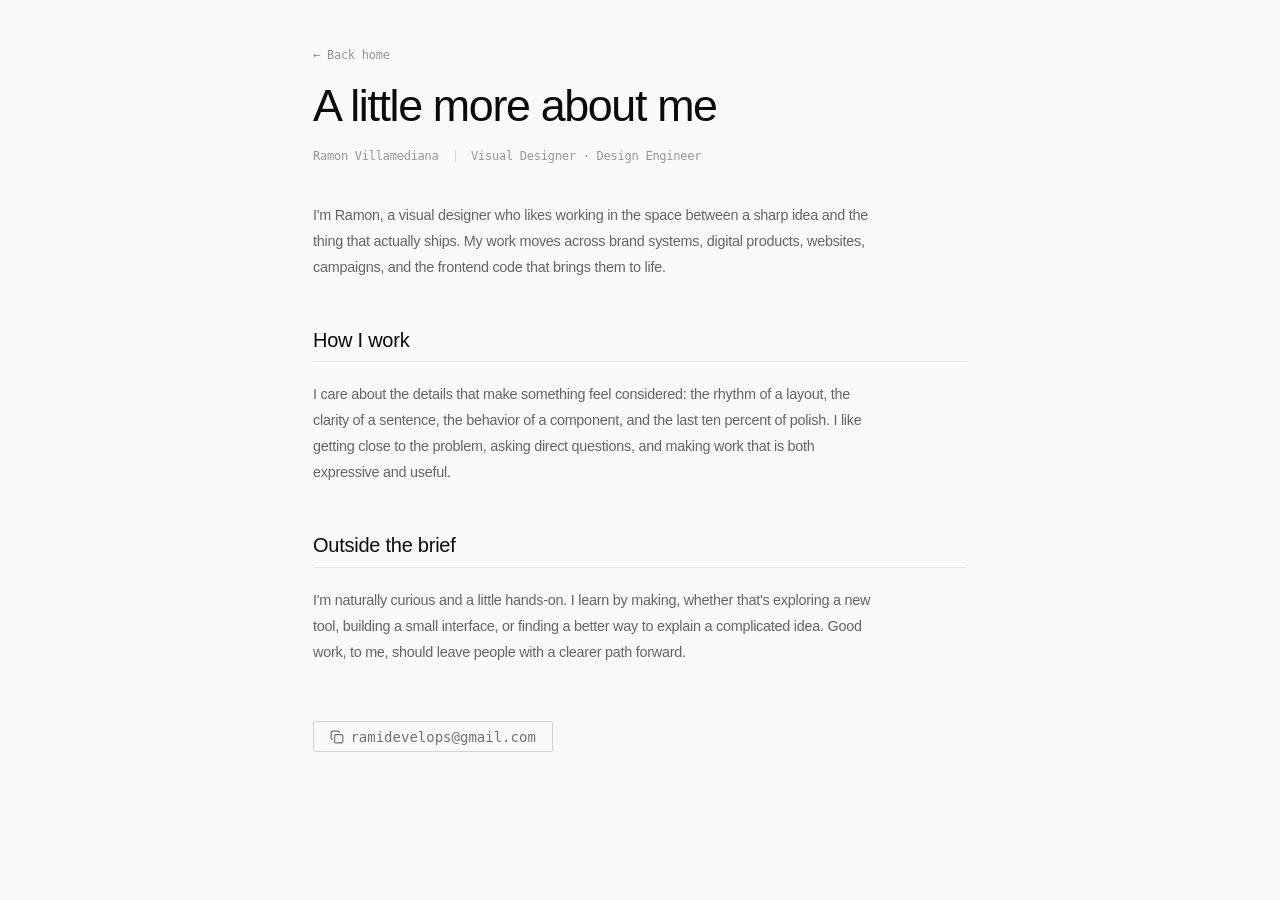
==== about.html @ fc74614f "bio added" ====
<!DOCTYPE html>
<html lang="en">
<head>
  <meta charset="UTF-8">
  <meta name="viewport" content="width=device-width, initial-scale=1.0">
  <title>About Ramon Villamediana</title>
  <meta name="description" content="A little more about Ramon Villamediana, a visual designer and design engineer working across brand, UI, and frontend development.">
  <link rel="stylesheet" href="../style.css">
  <link rel="icon" type="image/svg+xml" href="../assets/favicon.svg">
</head>
<body>
  <div class="layout">
    <main class="main">
      <section class="project-header">
        <a href="../index.html" class="back-link">← Back home</a>
        <h1 class="project-title">A little more about me</h1>
        <div class="project-meta">
          <span class="project-client">Ramon Villamediana</span>
          <div class="project-divider"></div>
          <span class="project-client">Visual Designer · Design Engineer</span>
        </div>
      </section>

      <section class="project-body">
        <div>
          <p class="project-text">I'm Ramon, a visual designer who likes working in the space between a sharp idea and the thing that actually ships. My work moves across brand systems, digital products, websites, campaigns, and the frontend code that brings them to life.</p>
        </div>

        <div>
          <div class="project-section-label">How I work</div>
          <p class="project-text">I care about the details that make something feel considered: the rhythm of a layout, the clarity of a sentence, the behavior of a component, and the last ten percent of polish. I like getting close to the problem, asking direct questions, and making work that is both expressive and useful.</p>
        </div>

        <div>
          <div class="project-section-label">Outside the brief</div>
          <p class="project-text">I'm naturally curious and a little hands-on. I learn by making, whether that's exploring a new tool, building a small interface, or finding a better way to explain a complicated idea. Good work, to me, should leave people with a clearer path forward.</p>
        </div>

        <div>
          <button class="hero-email">
    <svg xmlns="http://w3.org" width="14" height="14" viewBox="0 0 24 24" fill="none" stroke="currentColor" stroke-width="2" stroke-linecap="round" stroke-linejoin="round" class="lucide lucide-copy">
        <rect width="14" height="14" x="8" y="8" rx="2" ry="2"/>
        <path d="M4 16c-1.1 0-2-.9-2-2V4c0-1.1.9-2 2-2h10c1.1 0 2 .9 2 2"></path> <!-- Closed this path tag! -->
    </svg>
    <span class="email-text">ramidevelops@gmail.com</span>
</button>
        </div>
      </section>
    </main>
  </div>


  <script>
    document.addEventListener('DOMContentLoaded', () => {
    const btn = document.querySelector('.hero-email');
    const txt = btn?.querySelector('.email-text');
    
    if (btn && txt) {
        btn.addEventListener('click', () => {
            navigator.clipboard.writeText('ramidevelops@gmail.com').then(() => {
                txt.textContent = 'copied to clipboard';
                
                setTimeout(() => {
                    txt.textContent = 'ramidevelops@gmail.com';
                    btn.style.removeAttribute('style'); // Keeps CSS file in full control
                }, 1000);
            });
        });
    }
});
  </script>
</body>
</html>
---- style.css ----
/* ─── Reset ─────────────────────────────────────────────── */
*, *::before, *::after { box-sizing: border-box; margin: 0; padding: 0; }
html { scroll-behavior: smooth; }

/* ─── Fonts ──────────────────────────────────────────────── */
@import url('https://fonts.googleapis.com/css2?family=Inter:wght@400;500;700;900&family=Roboto+Mono:wght@400;500&display=swap');

/* ─── Base ───────────────────────────────────────────────── */
body {

  font-family: 'Inter', sans-serif;
  letter-spacing: -0.25px;
 /* background: linear-gradient(135deg, #dbeafe 0%, #eff6ff 40%, #f0f9ff 70%, #e0f2fe 100%);*/
 background-color: #fafafa;
  background-attachment: fixed;
  min-height: 100vh;
  color: #0a0a0a;
  -webkit-font-smoothing: antialiased;
}

.site-loader {
  position: fixed;
  inset: 0;
  z-index: 1000;
  display: grid;
  place-items: center;
  background: #e2e5e2;
  opacity: 1;
  transition: opacity 0.35s ease, visibility 0.35s ease;
}

.site-loader img {
  width: min(42vw, 240px);
  height: auto;
}

.site-loader.is-hidden {
  opacity: 0;
  visibility: hidden;
  pointer-events: none;
}

.skip-site-loader .site-loader {
  display: none;
}

@keyframes pageContentReveal {
  from { opacity: 0; transform: translateY(10px); }
  to { opacity: 1; transform: translateY(0); }
}

@keyframes contentItemReveal {
  from { opacity: 0; transform: translateY(6px); }
  to { opacity: 1; transform: translateY(0); }
}

.initial-site-visit .home-page .main {
  animation: pageContentReveal 0.7s 1.9s ease-out both;
}

.initial-site-visit .home-page .main > * {
  animation: contentItemReveal 0.55s 2.05s ease-out both;
}

.initial-site-visit .home-page .hero > * {
  animation: contentItemReveal 0.45s ease-out both;
}

.initial-site-visit .home-page .hero > :nth-child(1) { animation-delay: 2.05s; }
.initial-site-visit .home-page .hero > :nth-child(2) { animation-delay: 2.13s; }
.initial-site-visit .home-page .hero > :nth-child(3) { animation-delay: 2.21s; }

.initial-site-visit .home-page .work-item { animation: contentItemReveal 0.45s ease-out both; }
.initial-site-visit .home-page .work-item:nth-child(1) { animation-delay: 2.18s; }
.initial-site-visit .home-page .work-item:nth-child(2) { animation-delay: 2.24s; }
.initial-site-visit .home-page .work-item:nth-child(3) { animation-delay: 2.30s; }
.initial-site-visit .home-page .work-item:nth-child(4) { animation-delay: 2.36s; }
.initial-site-visit .home-page .work-item:nth-child(5) { animation-delay: 2.42s; }
.initial-site-visit .home-page .work-item:nth-child(6) { animation-delay: 2.48s; }
.initial-site-visit .home-page .work-item:nth-child(7) { animation-delay: 2.54s; }
.initial-site-visit .home-page .work-item:nth-child(8) { animation-delay: 2.60s; }
.initial-site-visit .home-page .work-item:nth-child(9) { animation-delay: 2.66s; }

@media (prefers-reduced-motion: reduce) {
  .initial-site-visit .home-page .main,
  .initial-site-visit .home-page .main > *,
  .initial-site-visit .home-page .hero > *,
  .initial-site-visit .home-page .work-item {
    animation: none;
    opacity: 1;
    transform: none;
  }
}

/* ─── Layout ─────────────────────────────────────────────── */
.layout {
  display: grid;
  grid-template-columns: 1fr;
  min-height: 100vh;
}

.layout-home {
  grid-template-columns:1fr;
}


.rv-logo{
  width: 30%;
  opacity: 0.25;
}

}

.logo-mark {
  font-family: 'Inter', sans-serif;
  font-weight: 900;
  font-size: 26px;
  letter-spacing: -0.05em;
  color: #0a0a0a;
  line-height: 1;
  text-decoration: none;
  display: block;
}

.nav-section { display: flex; flex-direction: column; gap: 0.4rem; }

.nav-label {
  font-family: 'Roboto Mono', monospace;
  font-size: 10px;
  font-weight: 500;
  letter-spacing: 0.12em;
  color: rgba(0,0,0,0.3);
  text-transform: uppercase;
  margin-bottom: 0.3rem;
}

.nav-link {
  font-family: 'Roboto Mono', monospace;
  font-size: 12.5px;
  color: rgba(0,0,0,0.55);
  text-decoration: none;
  display: flex;
  align-items: center;
  gap: 0.4rem;
  padding: 3px 0;
  transition: color 0.15s;
}
.nav-link::before { content: '>'; opacity: 0.35; font-size: 10px; }
.nav-link:hover, .nav-link.active { color: rgba(0,0,0,0.9); }

.resume-entry { margin-bottom: 0.65rem; }
.resume-title {
  font-family: 'Space Mono', monospace;
  font-size: 11.5px;
  color: rgba(0,0,0,0.7);
  font-weight: 500;
  line-height: 1.5;
}
.resume-co {
  font-family: 'Space Mono', monospace;
  font-size: 10.5px;
  color: rgba(0,0,0,0.35);
}

.tagline {
  font-family: 'Roboto Mono', monospace;
  font-size: 10px;
  color: rgba(0,0,0,0.18);
  letter-spacing: 0.05em;
  margin-top: auto;
}

/* ─── Main ───────────────────────────────────────────────── */
.main {
  padding: 3rem;;
  display: flex;
  flex-direction: column;
  gap: 2.5rem;
  width: clamp(320px, 90%, 750px);
  margin: 0 auto;
}

/* ─── Hero ───────────────────────────────────────────────── */
.hero { display: flex; flex-direction: column; gap: 1rem; }

.hero h1 {
  font-size: clamp(2.6rem, 4.5vw, 3.8rem);
  font-weight: 400;
  letter-spacing: -0.05em;
  line-height: 1.02;
}

.hero h2 {
  font-size: clamp(1rem, 1.8vw, 1.5rem);
  font-weight: 400;
  letter-spacing: -0.02em;
  line-height: 1.3;
  max-width: 500px;
}

.about-name {
  position: relative;
  display: inline-block;
  color: inherit;
  text-decoration: none;
}

.about-name-label {
  border-bottom: 1px dashed currentColor;
}

.about-tooltip {
  position: absolute;
  left: 50%;
  bottom: calc(100% + 0.55rem);
  z-index: 2;
  width: max-content;
  max-width: 70vw;
  padding: 0.35rem 0.55rem;
  border: 0.5px solid rgba(0,0,0,0.14);
  border-radius: 2px;
  background: #fff;
  color: rgba(0,0,0,0.62);
  font-family: 'Roboto Mono', monospace;
  font-size: 10px;
  font-weight: 400;
  line-height: 1.2;
  white-space: nowrap;
  opacity: 0;
  pointer-events: none;
  transform: translate(-50%, 0.3rem);
  transition: opacity 0.15s ease, transform 0.15s ease;
}

.about-tooltip::after {
  content: '';
  position: absolute;
  left: 50%;
  top: 100%;
  width: 0.45rem;
  height: 0.45rem;
  border-right: 0.5px solid rgba(0,0,0,0.14);
  border-bottom: 0.5px solid rgba(0,0,0,0.14);
  background: #fff;
  transform: translate(-50%, -50%) rotate(45deg);
}

.about-name:hover .about-tooltip,
.about-name:focus-visible .about-tooltip {
  opacity: 1;
  pointer-events: auto;
  transform: translate(-50%, 0);
}

.about-name:focus-visible {
  outline: 1px solid rgba(0,0,0,0.45);
  outline-offset: 3px;
}

.hero p {
  font-size: 1.15rem;
  line-height: 1.75;
  color: rgba(0,0,0,0.5);
  max-width: 600px;
}

.hero-intro {
  font-size: 16px;
  line-height: 1.7;
  color: #9f9c9c;
  font-weight: 100;
}

.hero-email {
  display: inline-flex;
  align-items: center;
  gap: 0.4rem;
  font-family: 'Roboto Mono', monospace;
  font-size: 14px;
  color: rgba(0,0,0,0.55);
  text-decoration: none;
  border: 0.5px solid rgba(0,0,0,0.16);
  padding: 0.4rem 1rem;
  border-radius: 2px;
  margin-top: 0.5rem;
  width: fit-content;
  transition: background 0.15s;
  background:transparent;
  cursor: pointer;
}
.hero-email:hover { background: rgba(0,0,0,0.04); }



/* ─── Work List ──────────────────────────────────────────── */
.work-header {
  font-family: 'Roboto Mono', monospace;
  font-size: 10px;
  font-weight: 500;
  letter-spacing: 0.14em;
  color: rgba(0,0,0,0.28);
  text-transform: uppercase;
  padding-bottom: 0.6rem;
  border-bottom: 0.5px solid rgba(0,0,0,0.07);
}

.work-list { display: flex; flex-direction: column; }

.work-item {
  display: flex;
  align-items: center;
  justify-content: space-between;
  padding: 1rem 0;
  border-bottom: 0.5px solid rgba(0,0,0,0.06);
  gap: 1.5rem;
  text-decoration: none;
  cursor: pointer;
  transition: opacity 0.15s;
}
.work-item:hover { background: #f5f5f5; transition:0.25s}
.work-item:hover .work-title { color: #000; }
.work-item:hover .arrow { color: rgba(0,0,0,0.5); }

.work-left { display: flex; flex-direction: column; gap: 0.25rem; min-width: 0; }

.work-title {
  font-family: 'Inter', sans-serif;
  font-size: 0.875rem;
  font-weight: 500;
  color: rgba(0,0,0,0.72);
  transition: color 0.15s;
}

.work-client {
  font-family: 'Roboto Mono', monospace;
  font-size: 12px;
  color: rgba(0,0,0,0.32);
}

.work-right {
  display: flex;
  align-items: center;
  gap: 0.65rem;
  flex-shrink: 0;
}

.tag-row { display: flex; gap: 0.3rem; flex-wrap: wrap; justify-content: flex-end; }

/* ─── Tags ───────────────────────────────────────────────── */
.tag {
  font-family: 'Roboto Mono', monospace;
  font-size: 9.5px;
  font-weight: 500;
  letter-spacing: 0.07em;
  padding: 0.18rem 0.5rem;
  border-radius: 2px;
  border: 0.5px solid;
  text-transform: uppercase;
  white-space: nowrap;
}
.tag-brand    { color: #534AB7; border-color: #AFA9EC; background: #EEEDFE; }
.tag-ui       { color: #185FA5; border-color: #85B7EB; background: #E6F1FB; }
.tag-print    { color: #3B6D11; border-color: #97C459; background: #EAF3DE; }
.tag-frontend { color: #854F0B; border-color: #EF9F27; background: #FAEEDA; }
.tag-campaign { color: #993C1D; border-color: #F0997B; background: #FAECE7; }
.tag-web      { color: #0F6E56; border-color: #5DCAA5; background: #E1F5EE; }

.arrow {
   width: 14px;
  height: 14px;
  flex-shrink: 0;
  color: rgba(0,0,0,0.16);
  transition: color 0.15s;
}

/* ─── Project Page ───────────────────────────────────────── */
.project-header { display: flex; flex-direction: column; gap: 1.25rem; }

.back-link {
  font-family: 'Roboto Mono', monospace;
  font-size: 12px;
  color: rgba(0,0,0,0.4);
  text-decoration: none;
  display: inline-flex;
  align-items: center;
  gap: 0.4rem;
  transition: color 0.15s;
}
.back-link:hover { color: rgba(0,0,0,0.8); }

.project-title {
  font-size: clamp(1.8rem, 3.5vw, 2.8rem);
  font-weight: 400;
  letter-spacing: -0.03em;
  line-height: 1.05;
}

.project-meta {
  display: flex;
  align-items: center;
  gap: 1rem;
  flex-wrap: wrap;
}

.project-client {
  font-family: 'Space Mono', monospace;
  font-size: 12px;
  color: rgba(0,0,0,0.4);
}

.project-divider {
  width: 0.5px;
  height: 12px;
  background: rgba(0,0,0,0.15);
}

.project-body { display: flex; flex-direction: column; gap: 3rem; }

.project-section-label {
  font-family: Inter, sans-serif;
  font-size: 1.25rem;
  font-weight: 400;
  color: 000000;
  padding-bottom: 0.6rem;
  border-bottom: 0.5px solid rgba(0,0,0,0.07);
  margin-bottom: 1.25rem;
}

.project-text {
  font-size: 0.9rem;
  line-height: 1.8;
  color: rgba(0,0,0,0.6);
  max-width: 560px;
}

/* ─── Image placeholders ─────────────────────────────────── */
.img-placeholder {
  width: 100%;
  background: rgba(255,255,255,0.45);
  border-radius: 4px;
  display: flex;
  flex-direction: column;
  align-items: center;
  justify-content: center;
  gap: 0.5rem;
  color: rgba(0,0,0,0.25);
  font-family: 'Space Mono', monospace;
  font-size: 11px;
  letter-spacing: 0.05em;
}
.img-placeholder.tall  { aspect-ratio: 16/9; }
.img-placeholder.wide  { aspect-ratio: 21/9; }
.img-placeholder.sq    { aspect-ratio: 1/1; }
.img-placeholder.port  { aspect-ratio: 3/4; }

.img-placeholder svg {
  width: 24px;
  height: 24px;
  opacity: 0.3;
}

/* ─── Project Images and Videos ─────────────────────────────────────── */

.project-img {
      width: 100%;
      border-radius: 4px;
      border: 0.5px solid rgba(0,0,0,0.08);
      display: block;
    }
    .project-video {
      width: 100%;
      display: block;
      border-radius: 4px;
      border: 0.5px solid rgba(0,0,0,0.08);
    }

.project-img.tall  { aspect-ratio: 16/9; }
.project-img.wide  { aspect-ratio: 21/9; }
.project-img.sq    { aspect-ratio: 1/1; }
.project-img.port  { aspect-ratio: 3/4; }

.project-img.cover {
  object-fit: cover;
  border: none;
}

.img-grid-2 {
  display: grid;
  grid-template-columns: 1fr 1fr;
  gap: 1rem;
}
.img-grid-3 {
  display: grid;
  grid-template-columns: 1fr 1fr 1fr;
  gap: 1rem;
}

/* ─── Collateral description ───────────────────────────────── */
.collateral-caption {
  font-family: 'Roboto Mono', monospace;
  font-size: 10.5px;
  color: rgba(0,0,0,0.35);
  margin-top: 0.5rem;
}

/* ─── Responsive ─────────────────────────────────────────── */
@media (max-width: 768px) {
  .layout { grid-template-columns: 1fr; }
  .sidebar {
    height: auto;
    position: relative;
    border-right: none;
    border-bottom: 0.5px solid rgba(0,0,0,0.08);
    padding: 1.5rem;
    flex-direction: row;
    flex-wrap: wrap;
    gap: 0.75rem;
    align-items: center;
  }
  .tagline { display: none; }
  .nav-section:not(:first-of-type) { display: none; }
  .main { padding: 2rem 1.5rem; margin: 0; width: 100%; }
  .img-grid-2, .img-grid-3 { grid-template-columns: 1fr; }
}
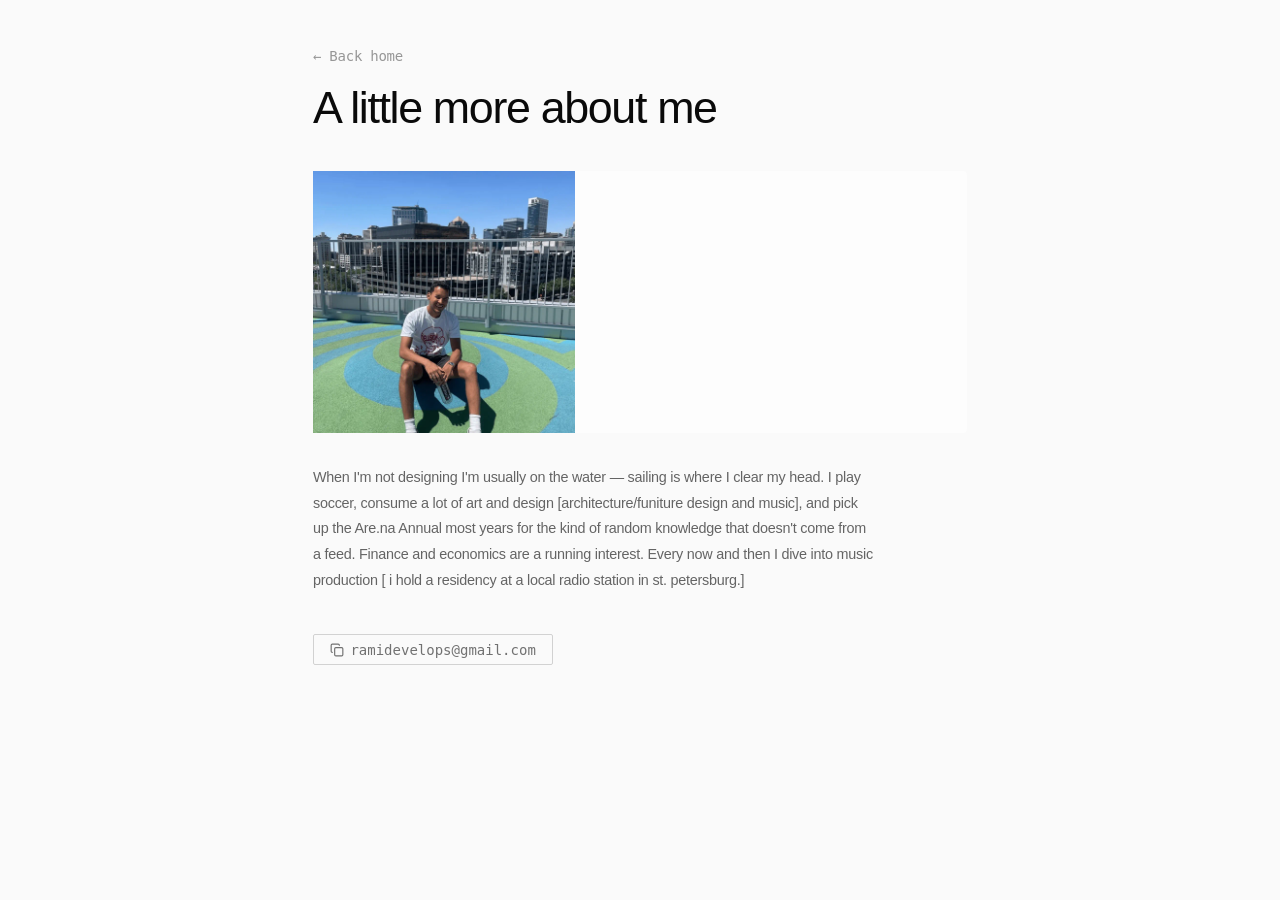
==== commit e59c9ef9: "final" ====
--- a/about.html
+++ b/about.html
@@ -14,26 +14,15 @@
       <section class="project-header">
         <a href="../index.html" class="back-link">← Back home</a>
         <h1 class="project-title">A little more about me</h1>
-        <div class="project-meta">
-          <span class="project-client">Ramon Villamediana</span>
-          <div class="project-divider"></div>
-          <span class="project-client">Visual Designer · Design Engineer</span>
-        </div>
+
       </section>
 
-      <section class="project-body">
+      <section class="project-body" style="gap: 2rem;">
+        <div class="img-placeholder" style="align-items: start;">
+            <img src="/assets/about/bio.webp" style="width: 40%;">
+          </div>
         <div>
-          <p class="project-text">I'm Ramon, a visual designer who likes working in the space between a sharp idea and the thing that actually ships. My work moves across brand systems, digital products, websites, campaigns, and the frontend code that brings them to life.</p>
-        </div>
-
-        <div>
-          <div class="project-section-label">How I work</div>
-          <p class="project-text">I care about the details that make something feel considered: the rhythm of a layout, the clarity of a sentence, the behavior of a component, and the last ten percent of polish. I like getting close to the problem, asking direct questions, and making work that is both expressive and useful.</p>
-        </div>
-
-        <div>
-          <div class="project-section-label">Outside the brief</div>
-          <p class="project-text">I'm naturally curious and a little hands-on. I learn by making, whether that's exploring a new tool, building a small interface, or finding a better way to explain a complicated idea. Good work, to me, should leave people with a clearer path forward.</p>
+          <p class="project-text">When I'm not designing I'm usually on the water — sailing is where I clear my head. I play soccer, consume a lot of art and design [architecture/funiture design and music], and pick up the Are.na Annual most years for the kind of random knowledge that doesn't come from a feed. Finance and economics are a running interest. Every now and then I dive into music production [ i hold a residency at a local radio station in st. petersburg.]</p>
         </div>
 
         <div>
--- a/style.css
+++ b/style.css
@@ -378,7 +378,7 @@
 
 .back-link {
   font-family: 'Roboto Mono', monospace;
-  font-size: 12px;
+  font-size: 14px;
   color: rgba(0,0,0,0.4);
   text-decoration: none;
   display: inline-flex;
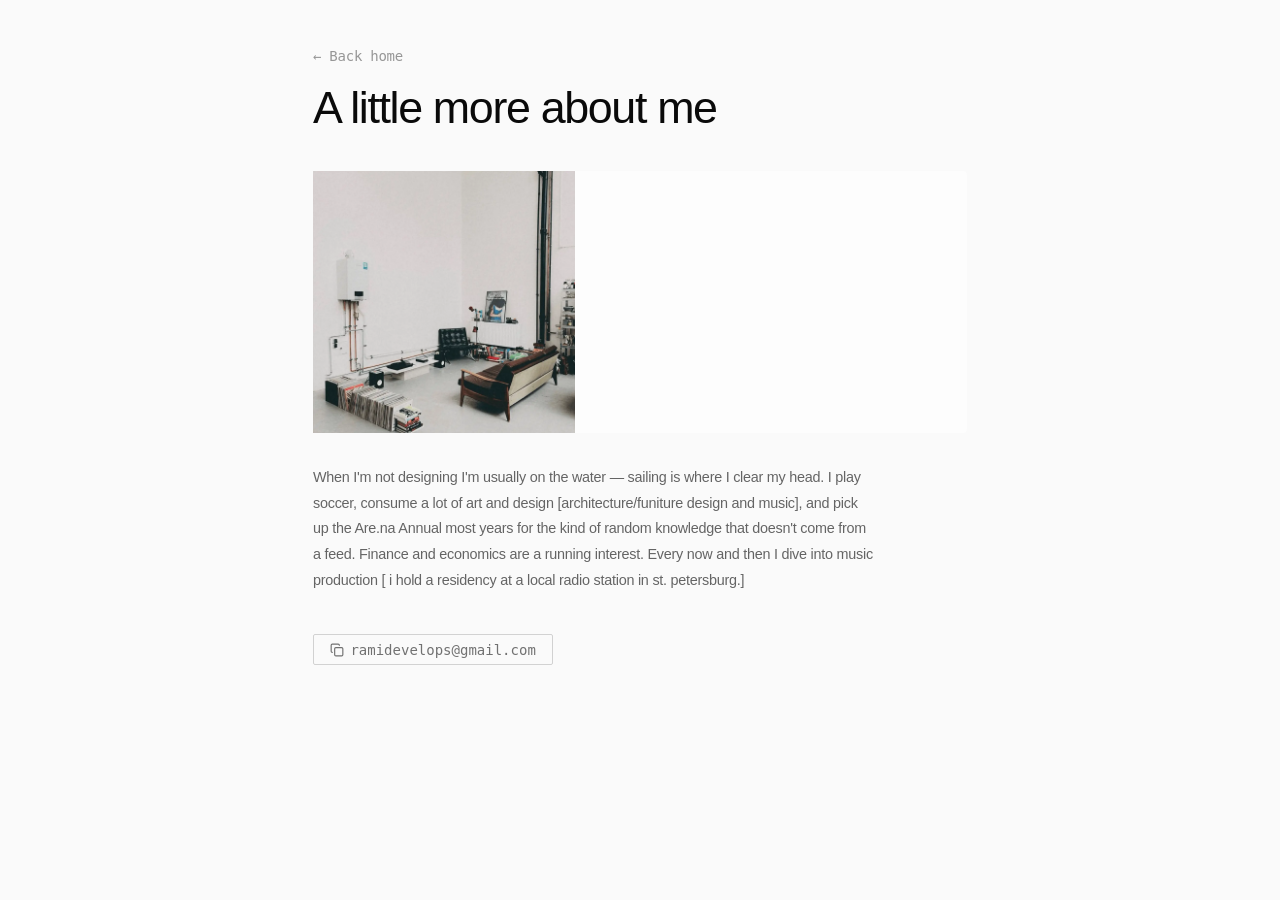
==== commit ad1aff1b: "fix" ====
--- a/about.html
+++ b/about.html
@@ -3,23 +3,24 @@
 <head>
   <meta charset="UTF-8">
   <meta name="viewport" content="width=device-width, initial-scale=1.0">
+  <base href="./">
   <title>About Ramon Villamediana</title>
   <meta name="description" content="A little more about Ramon Villamediana, a visual designer and design engineer working across brand, UI, and frontend development.">
-  <link rel="stylesheet" href="../style.css">
-  <link rel="icon" type="image/svg+xml" href="../assets/favicon.svg">
+  <link rel="stylesheet" href="style.css">
+  <link rel="icon" type="image/svg+xml" href="assets/favicon.svg">
 </head>
 <body>
   <div class="layout">
     <main class="main">
       <section class="project-header">
-        <a href="../index.html" class="back-link">← Back home</a>
+        <a href="index.html" class="back-link">← Back home</a>
         <h1 class="project-title">A little more about me</h1>
 
       </section>
 
       <section class="project-body" style="gap: 2rem;">
         <div class="img-placeholder" style="align-items: start;">
-            <img src="/assets/about/bio.webp" style="width: 40%;">
+            <img src="assets/about/bio.webp" style="width: 40%;">
           </div>
         <div>
           <p class="project-text">When I'm not designing I'm usually on the water — sailing is where I clear my head. I play soccer, consume a lot of art and design [architecture/funiture design and music], and pick up the Are.na Annual most years for the kind of random knowledge that doesn't come from a feed. Finance and economics are a running interest. Every now and then I dive into music production [ i hold a residency at a local radio station in st. petersburg.]</p>
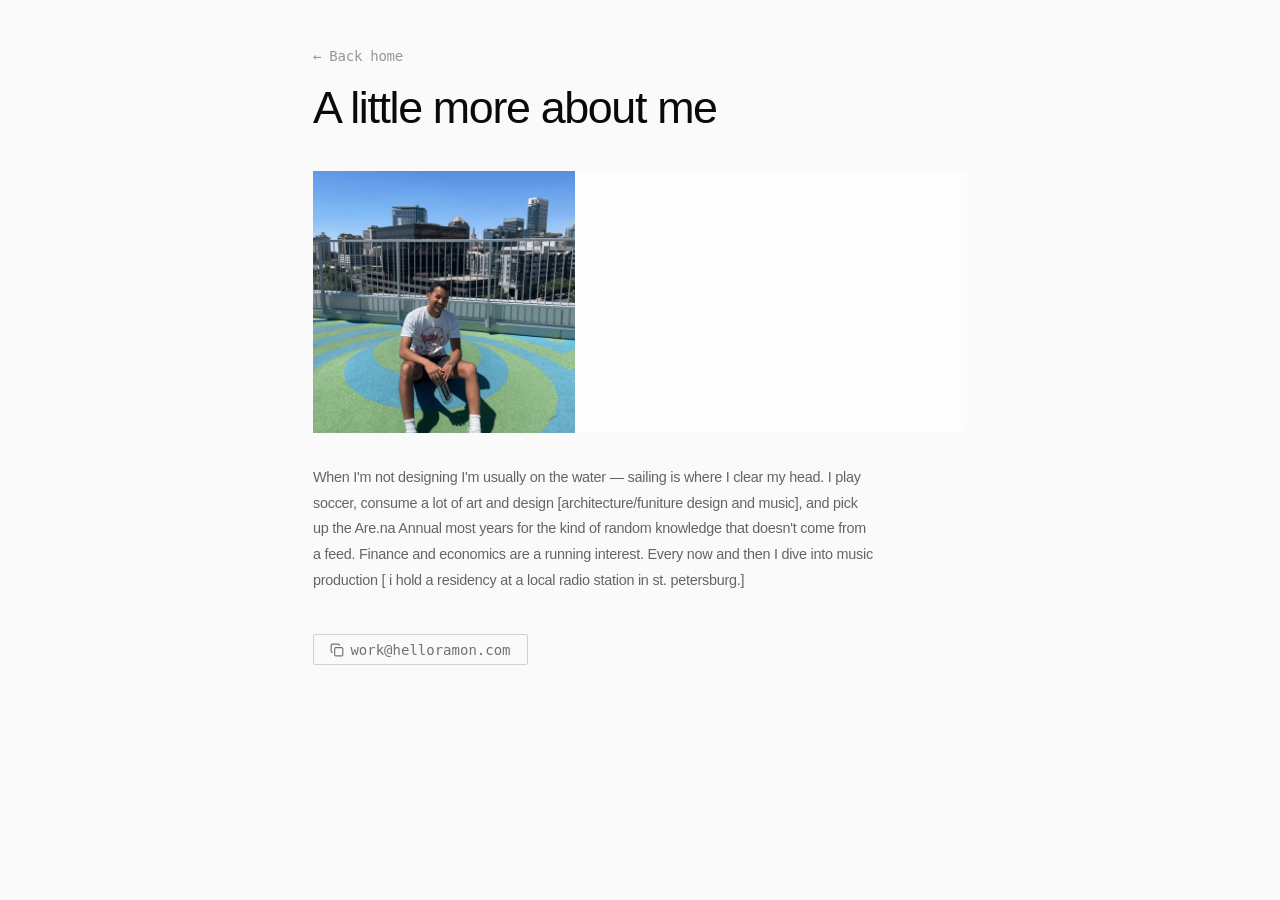
==== commit 0233b8cb: "email address updated" ====
--- a/about.html
+++ b/about.html
@@ -32,7 +32,7 @@
         <rect width="14" height="14" x="8" y="8" rx="2" ry="2"/>
         <path d="M4 16c-1.1 0-2-.9-2-2V4c0-1.1.9-2 2-2h10c1.1 0 2 .9 2 2"></path> <!-- Closed this path tag! -->
     </svg>
-    <span class="email-text">ramidevelops@gmail.com</span>
+    <span class="email-text">work@helloramon.com</span>
 </button>
         </div>
       </section>
@@ -47,11 +47,11 @@
     
     if (btn && txt) {
         btn.addEventListener('click', () => {
-            navigator.clipboard.writeText('ramidevelops@gmail.com').then(() => {
+            navigator.clipboard.writeText('work@helloramon.com').then(() => {
                 txt.textContent = 'copied to clipboard';
                 
                 setTimeout(() => {
-                    txt.textContent = 'ramidevelops@gmail.com';
+                    txt.textContent = 'work@helloramon.com';
                     btn.style.removeAttribute('style'); // Keeps CSS file in full control
                 }, 1000);
             });
--- a/style.css
+++ b/style.css
@@ -191,7 +191,7 @@
 }
 
 .hero h2 {
-  font-size: clamp(1rem, 1.8vw, 1.5rem);
+  font-size: clamp(1.25rem, 1.75rem, 2rem);
   font-weight: 400;
   letter-spacing: -0.02em;
   line-height: 1.3;
@@ -206,7 +206,7 @@
 }
 
 .about-name-label {
-  border-bottom: 1px dashed currentColor;
+  border-bottom: 1.75px dotted currentColor;
 }
 
 .about-tooltip {
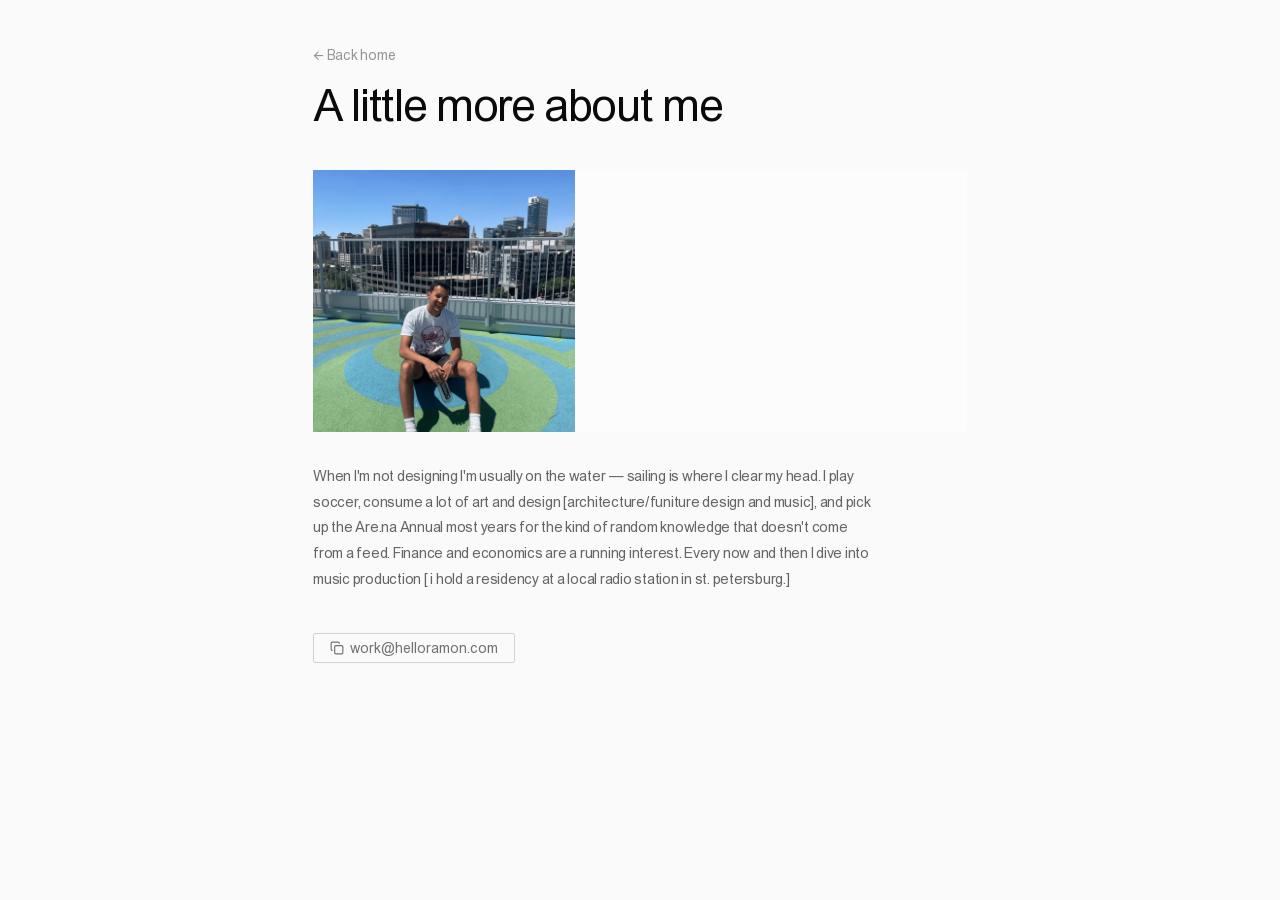
==== commit 86d2d094: "transitions and motion enhanced" ====
--- a/about.html
+++ b/about.html
@@ -7,6 +7,7 @@
   <title>About Ramon Villamediana</title>
   <meta name="description" content="A little more about Ramon Villamediana, a visual designer and design engineer working across brand, UI, and frontend development.">
   <link rel="stylesheet" href="style.css">
+  <script src="content-reveal.js" defer></script>
   <link rel="icon" type="image/svg+xml" href="assets/favicon.svg">
 </head>
 <body>
--- a/style.css
+++ b/style.css
@@ -3,12 +3,28 @@
 html { scroll-behavior: smooth; }
 
 /* ─── Fonts ──────────────────────────────────────────────── */
-@import url('https://fonts.googleapis.com/css2?family=Inter:wght@400;500;700;900&family=Roboto+Mono:wght@400;500&display=swap');
+@font-face {
+  font-family: 'ABC Areal';
+  src: url('assets/fonts/ABCArealSuperfamilyVariable.woff2') format('woff2');
+  font-style: normal;
+  font-weight: 100 900;
+  font-variation-settings: 'MONO' 0;
+  font-display: swap;
+}
+
+@font-face {
+  font-family: 'ABC Areal Mono';
+  src: url('assets/fonts/ABCArealSuperfamilyVariable.woff2') format('woff2');
+  font-style: normal;
+  font-weight: 100 900;
+  font-variation-settings: 'MONO' 100;
+  font-display: swap;
+}
 
 /* ─── Base ───────────────────────────────────────────────── */
 body {
 
-  font-family: 'Inter', sans-serif;
+  font-family: 'ABC Areal', sans-serif;
   letter-spacing: -0.25px;
  /* background: linear-gradient(135deg, #dbeafe 0%, #eff6ff 40%, #f0f9ff 70%, #e0f2fe 100%);*/
  background-color: #fafafa;
@@ -44,50 +60,76 @@
   display: none;
 }
 
-@keyframes pageContentReveal {
-  from { opacity: 0; transform: translateY(10px); }
-  to { opacity: 1; transform: translateY(0); }
-}
-
-@keyframes contentItemReveal {
-  from { opacity: 0; transform: translateY(6px); }
-  to { opacity: 1; transform: translateY(0); }
-}
-
-.initial-site-visit .home-page .main {
-  animation: pageContentReveal 0.7s 1.9s ease-out both;
-}
-
-.initial-site-visit .home-page .main > * {
-  animation: contentItemReveal 0.55s 2.05s ease-out both;
-}
-
-.initial-site-visit .home-page .hero > * {
-  animation: contentItemReveal 0.45s ease-out both;
-}
-
-.initial-site-visit .home-page .hero > :nth-child(1) { animation-delay: 2.05s; }
-.initial-site-visit .home-page .hero > :nth-child(2) { animation-delay: 2.13s; }
-.initial-site-visit .home-page .hero > :nth-child(3) { animation-delay: 2.21s; }
-
-.initial-site-visit .home-page .work-item { animation: contentItemReveal 0.45s ease-out both; }
-.initial-site-visit .home-page .work-item:nth-child(1) { animation-delay: 2.18s; }
-.initial-site-visit .home-page .work-item:nth-child(2) { animation-delay: 2.24s; }
-.initial-site-visit .home-page .work-item:nth-child(3) { animation-delay: 2.30s; }
-.initial-site-visit .home-page .work-item:nth-child(4) { animation-delay: 2.36s; }
-.initial-site-visit .home-page .work-item:nth-child(5) { animation-delay: 2.42s; }
-.initial-site-visit .home-page .work-item:nth-child(6) { animation-delay: 2.48s; }
-.initial-site-visit .home-page .work-item:nth-child(7) { animation-delay: 2.54s; }
-.initial-site-visit .home-page .work-item:nth-child(8) { animation-delay: 2.60s; }
-.initial-site-visit .home-page .work-item:nth-child(9) { animation-delay: 2.66s; }
+@keyframes innerPageReveal {
+  from { opacity: 0; filter: blur(4px); transform: translateY(8px); }
+  to { opacity: 1; filter: blur(0); transform: translateY(0); }
+}
+
+@keyframes homeContentReveal {
+  from { opacity: 0; filter: blur(2px); transform: translateY(5px); }
+  to { opacity: 1; filter: blur(0); transform: translateY(0); }
+}
+
+.home-page { --home-reveal-start: 0.1s; }
+.initial-site-visit .home-page { --home-reveal-start: 2.05s; }
+
+.home-page .hero > *,
+.home-page .main > section:not(.hero) > .work-header,
+.home-page .work-item {
+  animation: homeContentReveal 0.4s cubic-bezier(0.22, 1, 0.36, 1) both;
+}
+
+.home-page .hero > :nth-child(1) { animation-delay: var(--home-reveal-start); }
+.home-page .hero > :nth-child(2) { animation-delay: calc(var(--home-reveal-start) + 0.04s); }
+.home-page .hero > :nth-child(3) { animation-delay: calc(var(--home-reveal-start) + 0.08s); }
+.home-page .main > section:not(.hero) > .work-header {
+  animation-delay: calc(var(--home-reveal-start) + 0.04s);
+}
+.home-page .work-item:nth-child(1) { animation-delay: calc(var(--home-reveal-start) + 0.06s); }
+.home-page .work-item:nth-child(2) { animation-delay: calc(var(--home-reveal-start) + 0.09s); }
+.home-page .work-item:nth-child(3) { animation-delay: calc(var(--home-reveal-start) + 0.12s); }
+.home-page .work-item:nth-child(4) { animation-delay: calc(var(--home-reveal-start) + 0.15s); }
+.home-page .work-item:nth-child(5) { animation-delay: calc(var(--home-reveal-start) + 0.18s); }
+.home-page .work-item:nth-child(6) { animation-delay: calc(var(--home-reveal-start) + 0.21s); }
+.home-page .work-item:nth-child(7) { animation-delay: calc(var(--home-reveal-start) + 0.24s); }
+.home-page .work-item:nth-child(8) { animation-delay: calc(var(--home-reveal-start) + 0.27s); }
+.home-page .work-item:nth-child(9) { animation-delay: calc(var(--home-reveal-start) + 0.3s); }
+
+body:not(.home-page) .project-header {
+  animation: innerPageReveal 0.5s cubic-bezier(0.2, 0.7, 0.2, 1) both;
+}
+
+body.has-scroll-reveal:not(.home-page) .project-body > * {
+  opacity: 0;
+  filter: blur(4px);
+  transform: translateY(8px);
+}
+
+body.has-scroll-reveal:not(.home-page) .project-body > *.is-visible {
+  animation: innerPageReveal 0.5s cubic-bezier(0.2, 0.7, 0.2, 1) both;
+}
 
 @media (prefers-reduced-motion: reduce) {
-  .initial-site-visit .home-page .main,
-  .initial-site-visit .home-page .main > *,
-  .initial-site-visit .home-page .hero > *,
-  .initial-site-visit .home-page .work-item {
+  .home-page .hero > *,
+  .home-page .main > section:not(.hero) > .work-header,
+  .home-page .work-item {
     animation: none;
     opacity: 1;
+    transform: none;
+    filter: none;
+  }
+
+  body:not(.home-page) .project-header {
+    animation: none;
+    opacity: 1;
+    filter: none;
+    transform: none;
+  }
+
+  body.has-scroll-reveal:not(.home-page) .project-body > * {
+    animation: none;
+    opacity: 1;
+    filter: none;
     transform: none;
   }
 }
@@ -106,13 +148,13 @@
 
 .rv-logo{
   width: 30%;
-  opacity: 0.25;
+  opacity: 0.20;
 }
 
 }
 
 .logo-mark {
-  font-family: 'Inter', sans-serif;
+  font-family: 'ABC Areal', sans-serif;
   font-weight: 900;
   font-size: 26px;
   letter-spacing: -0.05em;
@@ -125,7 +167,7 @@
 .nav-section { display: flex; flex-direction: column; gap: 0.4rem; }
 
 .nav-label {
-  font-family: 'Roboto Mono', monospace;
+  font-family: 'ABC Areal Mono', monospace;
   font-size: 10px;
   font-weight: 500;
   letter-spacing: 0.12em;
@@ -135,7 +177,7 @@
 }
 
 .nav-link {
-  font-family: 'Roboto Mono', monospace;
+  font-family: 'ABC Areal Mono', monospace;
   font-size: 12.5px;
   color: rgba(0,0,0,0.55);
   text-decoration: none;
@@ -150,20 +192,20 @@
 
 .resume-entry { margin-bottom: 0.65rem; }
 .resume-title {
-  font-family: 'Space Mono', monospace;
+  font-family: 'ABC Areal Mono', monospace;
   font-size: 11.5px;
   color: rgba(0,0,0,0.7);
   font-weight: 500;
   line-height: 1.5;
 }
 .resume-co {
-  font-family: 'Space Mono', monospace;
+  font-family: 'ABC Areal Mono', monospace;
   font-size: 10.5px;
   color: rgba(0,0,0,0.35);
 }
 
 .tagline {
-  font-family: 'Roboto Mono', monospace;
+  font-family: 'ABC Areal Mono', monospace;
   font-size: 10px;
   color: rgba(0,0,0,0.18);
   letter-spacing: 0.05em;
@@ -206,7 +248,10 @@
 }
 
 .about-name-label {
-  border-bottom: 1.75px dotted currentColor;
+  color: #007AFF;
+  font-size: 1em;
+  font-weight: 100;
+  border-bottom: 1.75px dashed currentColor;
 }
 
 .about-tooltip {
@@ -221,7 +266,7 @@
   border-radius: 2px;
   background: #fff;
   color: rgba(0,0,0,0.62);
-  font-family: 'Roboto Mono', monospace;
+  font-family: 'ABC Areal Mono', monospace;
   font-size: 10px;
   font-weight: 400;
   line-height: 1.2;
@@ -275,7 +320,7 @@
   display: inline-flex;
   align-items: center;
   gap: 0.4rem;
-  font-family: 'Roboto Mono', monospace;
+  font-family: 'ABC Areal Mono', monospace;
   font-size: 14px;
   color: rgba(0,0,0,0.55);
   text-decoration: none;
@@ -288,18 +333,16 @@
   background:transparent;
   cursor: pointer;
 }
-.hero-email:hover { background: rgba(0,0,0,0.04); }
+.hero-email:hover { background: #0000000a; }
 
 
 
 /* ─── Work List ──────────────────────────────────────────── */
 .work-header {
-  font-family: 'Roboto Mono', monospace;
-  font-size: 10px;
-  font-weight: 500;
-  letter-spacing: 0.14em;
-  color: rgba(0,0,0,0.28);
-  text-transform: uppercase;
+  font-family: 'ABC Areal Mono', monospace;
+  font-size: 0.875rem;
+  font-weight: 400;
+  color: rgba(0,0,0,0.48);
   padding-bottom: 0.6rem;
   border-bottom: 0.5px solid rgba(0,0,0,0.07);
 }
@@ -324,15 +367,15 @@
 .work-left { display: flex; flex-direction: column; gap: 0.25rem; min-width: 0; }
 
 .work-title {
-  font-family: 'Inter', sans-serif;
+  font-family: 'ABC Areal', sans-serif;
   font-size: 0.875rem;
-  font-weight: 500;
+  font-weight: 400;
   color: rgba(0,0,0,0.72);
   transition: color 0.15s;
 }
 
 .work-client {
-  font-family: 'Roboto Mono', monospace;
+  font-family: 'ABC Areal Mono', monospace;
   font-size: 12px;
   color: rgba(0,0,0,0.32);
 }
@@ -348,9 +391,9 @@
 
 /* ─── Tags ───────────────────────────────────────────────── */
 .tag {
-  font-family: 'Roboto Mono', monospace;
+  font-family: 'ABC Areal Mono', monospace;
   font-size: 9.5px;
-  font-weight: 500;
+  font-weight: 200;
   letter-spacing: 0.07em;
   padding: 0.18rem 0.5rem;
   border-radius: 2px;
@@ -377,7 +420,7 @@
 .project-header { display: flex; flex-direction: column; gap: 1.25rem; }
 
 .back-link {
-  font-family: 'Roboto Mono', monospace;
+  font-family: 'ABC Areal Mono', monospace;
   font-size: 14px;
   color: rgba(0,0,0,0.4);
   text-decoration: none;
@@ -403,7 +446,7 @@
 }
 
 .project-client {
-  font-family: 'Space Mono', monospace;
+  font-family: 'ABC Areal Mono', monospace;
   font-size: 12px;
   color: rgba(0,0,0,0.4);
 }
@@ -417,7 +460,7 @@
 .project-body { display: flex; flex-direction: column; gap: 3rem; }
 
 .project-section-label {
-  font-family: Inter, sans-serif;
+  font-family: 'ABC Areal', sans-serif;
   font-size: 1.25rem;
   font-weight: 400;
   color: 000000;
@@ -444,7 +487,7 @@
   justify-content: center;
   gap: 0.5rem;
   color: rgba(0,0,0,0.25);
-  font-family: 'Space Mono', monospace;
+  font-family: 'ABC Areal Mono', monospace;
   font-size: 11px;
   letter-spacing: 0.05em;
 }
@@ -497,7 +540,7 @@
 
 /* ─── Collateral description ───────────────────────────────── */
 .collateral-caption {
-  font-family: 'Roboto Mono', monospace;
+  font-family: 'ABC Areal Mono', monospace;
   font-size: 10.5px;
   color: rgba(0,0,0,0.35);
   margin-top: 0.5rem;
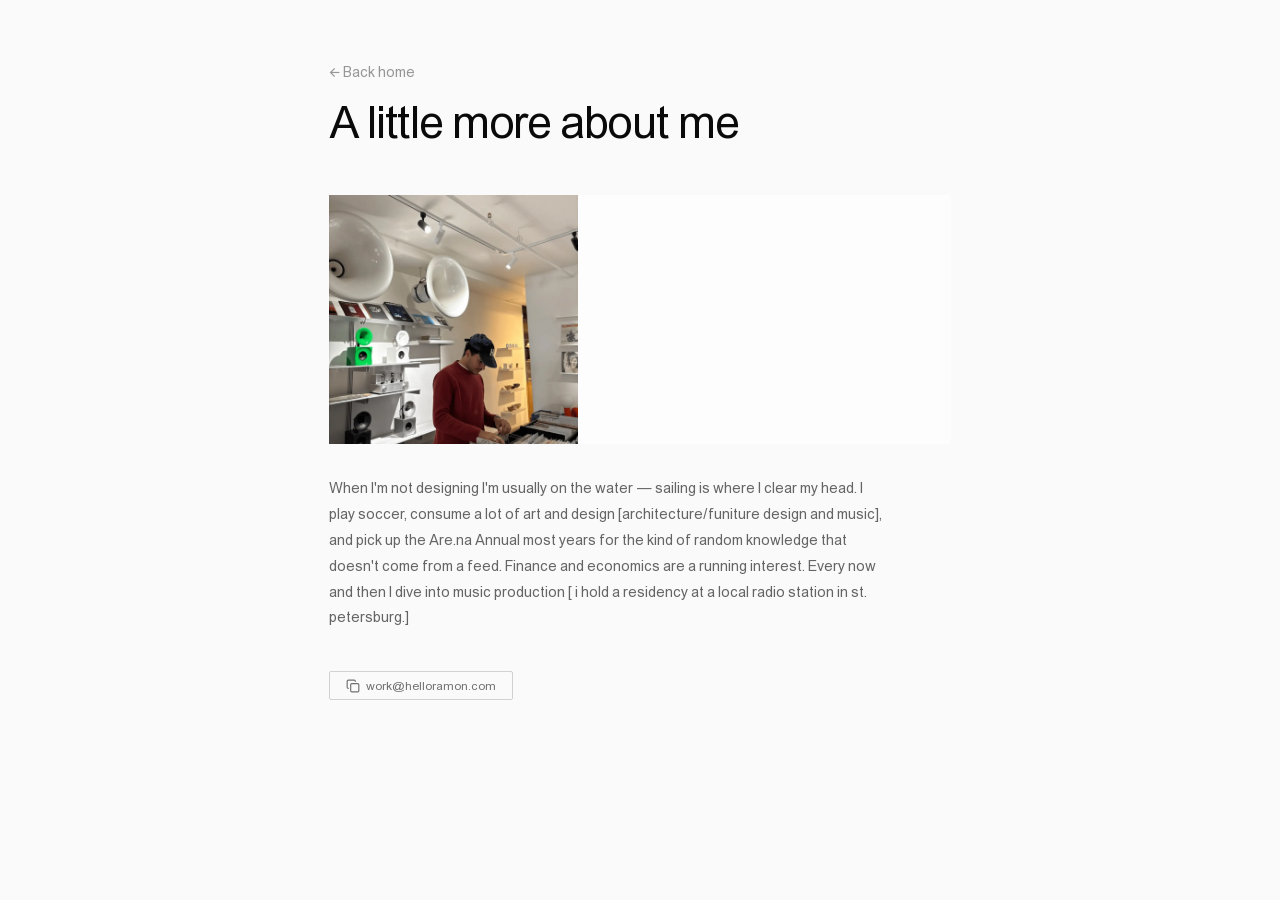
==== commit c97ae3f1: "motion and animations enhanced for a more cohesive experience. CSS file cleaned up removing un-used " ====
--- a/about.html
+++ b/about.html
@@ -7,7 +7,7 @@
   <title>About Ramon Villamediana</title>
   <meta name="description" content="A little more about Ramon Villamediana, a visual designer and design engineer working across brand, UI, and frontend development.">
   <link rel="stylesheet" href="style.css">
-  <script src="content-reveal.js" defer></script>
+  <script src="page-transition.js"></script>
   <link rel="icon" type="image/svg+xml" href="assets/favicon.svg">
 </head>
 <body>
@@ -21,7 +21,7 @@
 
       <section class="project-body" style="gap: 2rem;">
         <div class="img-placeholder" style="align-items: start;">
-            <img src="assets/about/bio.webp" style="width: 40%;">
+            <img src="assets/about/bio.webp" style="width: 40%;" width="1080" height="1080">
           </div>
         <div>
           <p class="project-text">When I'm not designing I'm usually on the water — sailing is where I clear my head. I play soccer, consume a lot of art and design [architecture/funiture design and music], and pick up the Are.na Annual most years for the kind of random knowledge that doesn't come from a feed. Finance and economics are a running interest. Every now and then I dive into music production [ i hold a residency at a local radio station in st. petersburg.]</p>
--- a/style.css
+++ b/style.css
@@ -1,6 +1,7 @@
 /* ─── Reset ─────────────────────────────────────────────── */
 *, *::before, *::after { box-sizing: border-box; margin: 0; padding: 0; }
-html { scroll-behavior: smooth; }
+html { scroll-behavior: smooth;}
+img { max-width: 100%; height: auto; }
 
 /* ─── Fonts ──────────────────────────────────────────────── */
 @font-face {
@@ -12,21 +13,11 @@
   font-display: swap;
 }
 
-@font-face {
-  font-family: 'ABC Areal Mono';
-  src: url('assets/fonts/ABCArealSuperfamilyVariable.woff2') format('woff2');
-  font-style: normal;
-  font-weight: 100 900;
-  font-variation-settings: 'MONO' 100;
-  font-display: swap;
-}
 
 /* ─── Base ───────────────────────────────────────────────── */
 body {
 
   font-family: 'ABC Areal', sans-serif;
-  letter-spacing: -0.25px;
- /* background: linear-gradient(135deg, #dbeafe 0%, #eff6ff 40%, #f0f9ff 70%, #e0f2fe 100%);*/
  background-color: #fafafa;
   background-attachment: fixed;
   min-height: 100vh;
@@ -60,77 +51,79 @@
   display: none;
 }
 
-@keyframes innerPageReveal {
-  from { opacity: 0; filter: blur(4px); transform: translateY(8px); }
-  to { opacity: 1; filter: blur(0); transform: translateY(0); }
-}
-
 @keyframes homeContentReveal {
-  from { opacity: 0; filter: blur(2px); transform: translateY(5px); }
+  from { opacity: 0; transform: translateY(5px); }
+  to { opacity: 1; transform: translateY(0); }
+}
+
+html.page-leaving .layout {
+  animation: pageFadeOut 0.2s ease-in both;
+}
+
+html.page-entering .layout {
+  animation: pageReveal 0.42s cubic-bezier(0.16, 1, 0.3, 1) both;
+}
+
+@keyframes pageFadeOut {
+  to { opacity: 0; filter: blur(5px); transform: translateY(-5px); }
+}
+
+@keyframes pageReveal {
+  from { opacity: 0; filter: blur(8px); transform: translateY(8px); }
   to { opacity: 1; filter: blur(0); transform: translateY(0); }
 }
 
 .home-page { --home-reveal-start: 0.1s; }
 .initial-site-visit .home-page { --home-reveal-start: 2.05s; }
 
-.home-page .hero > *,
-.home-page .main > section:not(.hero) > .work-header,
-.home-page .work-item {
-  animation: homeContentReveal 0.4s cubic-bezier(0.22, 1, 0.36, 1) both;
-}
-
-.home-page .hero > :nth-child(1) { animation-delay: var(--home-reveal-start); }
-.home-page .hero > :nth-child(2) { animation-delay: calc(var(--home-reveal-start) + 0.04s); }
-.home-page .hero > :nth-child(3) { animation-delay: calc(var(--home-reveal-start) + 0.08s); }
-.home-page .main > section:not(.hero) > .work-header {
-  animation-delay: calc(var(--home-reveal-start) + 0.04s);
-}
-.home-page .work-item:nth-child(1) { animation-delay: calc(var(--home-reveal-start) + 0.06s); }
-.home-page .work-item:nth-child(2) { animation-delay: calc(var(--home-reveal-start) + 0.09s); }
-.home-page .work-item:nth-child(3) { animation-delay: calc(var(--home-reveal-start) + 0.12s); }
-.home-page .work-item:nth-child(4) { animation-delay: calc(var(--home-reveal-start) + 0.15s); }
-.home-page .work-item:nth-child(5) { animation-delay: calc(var(--home-reveal-start) + 0.18s); }
-.home-page .work-item:nth-child(6) { animation-delay: calc(var(--home-reveal-start) + 0.21s); }
-.home-page .work-item:nth-child(7) { animation-delay: calc(var(--home-reveal-start) + 0.24s); }
-.home-page .work-item:nth-child(8) { animation-delay: calc(var(--home-reveal-start) + 0.27s); }
-.home-page .work-item:nth-child(9) { animation-delay: calc(var(--home-reveal-start) + 0.3s); }
-
-body:not(.home-page) .project-header {
-  animation: innerPageReveal 0.5s cubic-bezier(0.2, 0.7, 0.2, 1) both;
-}
-
-body.has-scroll-reveal:not(.home-page) .project-body > * {
-  opacity: 0;
-  filter: blur(4px);
-  transform: translateY(8px);
-}
-
-body.has-scroll-reveal:not(.home-page) .project-body > *.is-visible {
-  animation: innerPageReveal 0.5s cubic-bezier(0.2, 0.7, 0.2, 1) both;
+.initial-site-visit .home-page .hero > *,
+.initial-site-visit .home-page .main > section:not(.hero) > .work-header,
+.initial-site-visit .home-page .work-list .work-item {
+  animation: homeContentReveal 0.8s cubic-bezier(0.22, 1, 0.36, 1) both;
+}
+
+.initial-site-visit .home-page .hero > :nth-child(1) { animation-delay: var(--home-reveal-start); }
+.initial-site-visit .home-page .hero > :nth-child(2) { animation-delay: calc(var(--home-reveal-start) + 0.1s); }
+.initial-site-visit .home-page .hero > :nth-child(3) { animation-delay: calc(var(--home-reveal-start) + 0.2s); }
+.initial-site-visit .home-page .main > section:not(.hero) > .work-header {
+  animation-delay: calc(var(--home-reveal-start) + 0.3s);
+}
+.initial-site-visit .home-page .main > section:not(.hero) > .work-list:nth-child(2) .work-item:nth-child(1) {
+  animation-delay: calc(var(--home-reveal-start) + 0.4s);
+}
+.initial-site-visit .home-page .main > section:not(.hero) > .work-list:nth-child(2) .work-item:nth-child(2) {
+  animation-delay: calc(var(--home-reveal-start) + 0.5s);
+}
+.initial-site-visit .home-page .main > section:not(.hero) > .work-list:nth-child(2) .work-item:nth-child(3) {
+  animation-delay: calc(var(--home-reveal-start) + 0.6s);
+}
+.initial-site-visit .home-page .main > section:not(.hero) > .work-list:nth-child(2) .work-item:nth-child(4) {
+  animation-delay: calc(var(--home-reveal-start) + 0.7s);
+}
+.initial-site-visit .home-page .main > section:not(.hero) > .work-list:nth-child(3) .work-item:nth-child(1) {
+  animation-delay: calc(var(--home-reveal-start) + 0.8s);
+}
+.initial-site-visit .home-page .main > section:not(.hero) > .work-list:nth-child(3) .work-item:nth-child(2) {
+  animation-delay: calc(var(--home-reveal-start) + 0.9s);
 }
 
 @media (prefers-reduced-motion: reduce) {
-  .home-page .hero > *,
-  .home-page .main > section:not(.hero) > .work-header,
-  .home-page .work-item {
+  html {
+    scroll-behavior: auto;
+  }
+
+  html.page-leaving .layout,
+  html.page-entering .layout {
+    animation: none;
+  }
+
+  .initial-site-visit .home-page .hero > *,
+  .initial-site-visit .home-page .main > section:not(.hero) > .work-header,
+  .initial-site-visit .home-page .work-list .work-item {
     animation: none;
     opacity: 1;
     transform: none;
     filter: none;
-  }
-
-  body:not(.home-page) .project-header {
-    animation: none;
-    opacity: 1;
-    filter: none;
-    transform: none;
-  }
-
-  body.has-scroll-reveal:not(.home-page) .project-body > * {
-    animation: none;
-    opacity: 1;
-    filter: none;
-    transform: none;
   }
 }
 
@@ -141,85 +134,38 @@
   min-height: 100vh;
 }
 
-.layout-home {
-  grid-template-columns:1fr;
+/* Flag string sits at the very top of the content column */
+.initial-site-visit .home-page flag-header {
+  animation: homeContentReveal 0.5s cubic-bezier(0.22, 1, 0.36, 1) both;
+  animation-delay: var(--home-reveal-start);
+}
+@media (prefers-reduced-motion: reduce) {
+  .initial-site-visit .home-page flag-header { animation: none; }
 }
 
 
 .rv-logo{
-  width: 30%;
-  opacity: 0.20;
-}
-
-}
-
-.logo-mark {
-  font-family: 'ABC Areal', sans-serif;
-  font-weight: 900;
-  font-size: 26px;
-  letter-spacing: -0.05em;
-  color: #0a0a0a;
-  line-height: 1;
-  text-decoration: none;
-  display: block;
-}
-
-.nav-section { display: flex; flex-direction: column; gap: 0.4rem; }
-
-.nav-label {
-  font-family: 'ABC Areal Mono', monospace;
-  font-size: 10px;
-  font-weight: 500;
-  letter-spacing: 0.12em;
-  color: rgba(0,0,0,0.3);
-  text-transform: uppercase;
-  margin-bottom: 0.3rem;
-}
-
-.nav-link {
-  font-family: 'ABC Areal Mono', monospace;
-  font-size: 12.5px;
-  color: rgba(0,0,0,0.55);
-  text-decoration: none;
-  display: flex;
-  align-items: center;
-  gap: 0.4rem;
-  padding: 3px 0;
-  transition: color 0.15s;
-}
-.nav-link::before { content: '>'; opacity: 0.35; font-size: 10px; }
-.nav-link:hover, .nav-link.active { color: rgba(0,0,0,0.9); }
-
-.resume-entry { margin-bottom: 0.65rem; }
-.resume-title {
-  font-family: 'ABC Areal Mono', monospace;
-  font-size: 11.5px;
-  color: rgba(0,0,0,0.7);
-  font-weight: 500;
-  line-height: 1.5;
-}
-.resume-co {
-  font-family: 'ABC Areal Mono', monospace;
-  font-size: 10.5px;
-  color: rgba(0,0,0,0.35);
-}
-
-.tagline {
-  font-family: 'ABC Areal Mono', monospace;
-  font-size: 10px;
-  color: rgba(0,0,0,0.18);
-  letter-spacing: 0.05em;
-  margin-top: auto;
-}
+  width: clamp(160px, 20%, 360px);
+  opacity: 0.90;
+}
+
 
 /* ─── Main ───────────────────────────────────────────────── */
 .main {
-  padding: 3rem;;
+  padding: 4rem;
   display: flex;
   flex-direction: column;
-  gap: 2.5rem;
+  gap: 3rem;
   width: clamp(320px, 90%, 750px);
   margin: 0 auto;
+  justify-content: start;
+}
+
+/* Tighter home layout so everything stays in one view under the flags */
+.layout-home .main {
+  padding-top: 0;
+  padding-bottom: 2rem;
+  gap: 3rem;
 }
 
 /* ─── Hero ───────────────────────────────────────────────── */
@@ -248,10 +194,13 @@
 }
 
 .about-name-label {
+  position: relative;
+  display: inline-block;
   color: #007AFF;
-  font-size: 1em;
+  font-size: inherit;
   font-weight: 100;
-  border-bottom: 1.75px dashed currentColor;
+  text-decoration: underline dotted;
+  text-underline-offset: 6px;
 }
 
 .about-tooltip {
@@ -266,15 +215,15 @@
   border-radius: 2px;
   background: #fff;
   color: rgba(0,0,0,0.62);
-  font-family: 'ABC Areal Mono', monospace;
-  font-size: 10px;
+  font-family: 'ABC Areal', monospace;
+  font-size: 0.625rem;
   font-weight: 400;
   line-height: 1.2;
   white-space: nowrap;
   opacity: 0;
   pointer-events: none;
   transform: translate(-50%, 0.3rem);
-  transition: opacity 0.15s ease, transform 0.15s ease;
+  transition: opacity 150ms ease, transform 150ms cubic-bezier(0.23, 1, 0.32, 1);
 }
 
 .about-tooltip::after {
@@ -290,7 +239,6 @@
   transform: translate(-50%, -50%) rotate(45deg);
 }
 
-.about-name:hover .about-tooltip,
 .about-name:focus-visible .about-tooltip {
   opacity: 1;
   pointer-events: auto;
@@ -303,46 +251,61 @@
 }
 
 .hero p {
-  font-size: 1.15rem;
+  font-size: 1rem;
   line-height: 1.75;
   color: rgba(0,0,0,0.5);
-  max-width: 600px;
+  max-width: 640px;
 }
 
 .hero-intro {
-  font-size: 16px;
+  font-size: 1rem;
   line-height: 1.7;
   color: #9f9c9c;
   font-weight: 100;
 }
 
+.hero-actions {
+  display: flex;
+  align-items: center;
+  justify-content: space-between;
+  width: 100%;
+}
+
 .hero-email {
   display: inline-flex;
   align-items: center;
   gap: 0.4rem;
-  font-family: 'ABC Areal Mono', monospace;
-  font-size: 14px;
-  color: rgba(0,0,0,0.55);
+  font-family: 'ABC Areal', monospace;
+  font-size: 0.75rem;
+  color: #0000008c;
   text-decoration: none;
   border: 0.5px solid rgba(0,0,0,0.16);
   padding: 0.4rem 1rem;
   border-radius: 2px;
   margin-top: 0.5rem;
   width: fit-content;
-  transition: background 0.15s;
+  transition: background-color 160ms ease, transform 160ms cubic-bezier(0.23, 1, 0.32, 1);
   background:transparent;
   cursor: pointer;
 }
-.hero-email:hover { background: #0000000a; }
-
-
+.hero-email:active { transform: scale(0.97); }
+.hero-email:focus-visible {
+  outline: 1px solid rgba(0,0,0,0.45);
+  outline-offset: 3px;
+}
+
+.hero-actions .feed-link {
+  color: #0000008c;
+;
+  text-decoration: none;
+}
 
 /* ─── Work List ──────────────────────────────────────────── */
 .work-header {
-  font-family: 'ABC Areal Mono', monospace;
-  font-size: 0.875rem;
-  font-weight: 400;
-  color: rgba(0,0,0,0.48);
+  font-family: 'ABC Areal', monospace;
+  font-size: 0.9rem;
+  font-weight: 400;
+  color: #6262627a;
   padding-bottom: 0.6rem;
   border-bottom: 0.5px solid rgba(0,0,0,0.07);
 }
@@ -358,25 +321,74 @@
   gap: 1.5rem;
   text-decoration: none;
   cursor: pointer;
-  transition: opacity 0.15s;
-}
-.work-item:hover { background: #f5f5f5; transition:0.25s}
-.work-item:hover .work-title { color: #000; }
-.work-item:hover .arrow { color: rgba(0,0,0,0.5); }
+  transition: background-color 180ms cubic-bezier(0.23, 1, 0.32, 1), transform 160ms cubic-bezier(0.23, 1, 0.32, 1);
+}
+.work-item:active { transform: scale(0.99); }
+.work-item:focus-visible {
+  outline: 1px solid rgba(0,0,0,0.45);
+  outline-offset: 3px;
+}
+
+@media (hover: hover) and (pointer: fine) {
+  .about-name:hover .about-tooltip {
+    opacity: 1;
+    pointer-events: auto;
+    transform: translate(-50%, 0);
+  }
+
+  .hero-email:hover { background-color: #0000000a; }
+
+  .work-item:hover { background-color: #f5f5f5; }
+  .work-item:hover .work-title { color: #000; }
+  .work-item:hover .arrow {
+    color: rgba(0,0,0,0.5);
+    transform: translateX(3px);
+  }
+}
+
+@media (prefers-reduced-motion: reduce) {
+  .hero-email,
+  .work-item {
+    transition: background-color 150ms ease;
+  }
+
+  .arrow {
+    transition: color 150ms ease;
+  }
+
+  .work-item:hover .arrow {
+    transform: none;
+  }
+
+  .hero-email:active,
+  .work-item:active {
+    transform: none;
+  }
+
+  .about-tooltip {
+    transform: none;
+    transition: opacity 150ms ease;
+  }
+
+  .about-name:focus-visible .about-tooltip,
+  .about-name:hover .about-tooltip {
+    transform: none;
+  }
+}
 
 .work-left { display: flex; flex-direction: column; gap: 0.25rem; min-width: 0; }
 
 .work-title {
   font-family: 'ABC Areal', sans-serif;
-  font-size: 0.875rem;
+  font-size: 0.9rem;
   font-weight: 400;
   color: rgba(0,0,0,0.72);
   transition: color 0.15s;
 }
 
 .work-client {
-  font-family: 'ABC Areal Mono', monospace;
-  font-size: 12px;
+  font-family: 'ABC Areal', monospace;
+  font-size: 0.75rem;
   color: rgba(0,0,0,0.32);
 }
 
@@ -392,36 +404,34 @@
 /* ─── Tags ───────────────────────────────────────────────── */
 .tag {
   font-family: 'ABC Areal Mono', monospace;
-  font-size: 9.5px;
-  font-weight: 200;
+  font-size: 0.5rem;
   letter-spacing: 0.07em;
-  padding: 0.18rem 0.5rem;
+  padding: 0.5rem;
   border-radius: 2px;
-  border: 0.5px solid;
   text-transform: uppercase;
   white-space: nowrap;
 }
 .tag-brand    { color: #534AB7; border-color: #AFA9EC; background: #EEEDFE; }
 .tag-ui       { color: #185FA5; border-color: #85B7EB; background: #E6F1FB; }
-.tag-print    { color: #3B6D11; border-color: #97C459; background: #EAF3DE; }
 .tag-frontend { color: #854F0B; border-color: #EF9F27; background: #FAEEDA; }
-.tag-campaign { color: #993C1D; border-color: #F0997B; background: #FAECE7; }
 .tag-web      { color: #0F6E56; border-color: #5DCAA5; background: #E1F5EE; }
+.tag-ai       { color: #993556; border-color: #ED93B1; background: #FBEAF0; }
+.tag-systems  { color: #444441; border-color: #B4B2A9; background: #F1EFE8; }
 
 .arrow {
    width: 14px;
   height: 14px;
   flex-shrink: 0;
   color: rgba(0,0,0,0.16);
-  transition: color 0.15s;
+  transition: color 150ms ease, transform 180ms cubic-bezier(0.23, 1, 0.32, 1);
 }
 
 /* ─── Project Page ───────────────────────────────────────── */
 .project-header { display: flex; flex-direction: column; gap: 1.25rem; }
 
 .back-link {
-  font-family: 'ABC Areal Mono', monospace;
-  font-size: 14px;
+  font-family: 'ABC Areal', monospace;
+  font-size: 0.9rem;
   color: rgba(0,0,0,0.4);
   text-decoration: none;
   display: inline-flex;
@@ -446,8 +456,8 @@
 }
 
 .project-client {
-  font-family: 'ABC Areal Mono', monospace;
-  font-size: 12px;
+  font-family: 'ABC Areal', monospace;
+  font-size: 0.75rem;
   color: rgba(0,0,0,0.4);
 }
 
@@ -487,8 +497,8 @@
   justify-content: center;
   gap: 0.5rem;
   color: rgba(0,0,0,0.25);
-  font-family: 'ABC Areal Mono', monospace;
-  font-size: 11px;
+  font-family: 'ABC Areal', monospace;
+  font-size: 0.6875rem;
   letter-spacing: 0.05em;
 }
 .img-placeholder.tall  { aspect-ratio: 16/9; }
@@ -496,37 +506,50 @@
 .img-placeholder.sq    { aspect-ratio: 1/1; }
 .img-placeholder.port  { aspect-ratio: 3/4; }
 
-.img-placeholder svg {
-  width: 24px;
-  height: 24px;
-  opacity: 0.3;
-}
-
 /* ─── Project Images and Videos ─────────────────────────────────────── */
 
 .project-img {
       width: 100%;
+      height: auto;
       border-radius: 4px;
       border: 0.5px solid rgba(0,0,0,0.08);
       display: block;
     }
+
+.project-body > .scroll-reveal {
+  opacity: 0;
+  filter: blur(8px);
+  transform: translateY(14px);
+  transition:
+    opacity 600ms ease,
+    filter 600ms ease,
+    transform 600ms cubic-bezier(0.16, 1, 0.3, 1);
+}
+
+.project-body > .scroll-reveal.is-visible {
+  opacity: 1;
+  filter: blur(0);
+  transform: translateY(0);
+}
+
+@media (prefers-reduced-motion: reduce) {
+  .project-body > .scroll-reveal,
+  .project-body > .scroll-reveal.is-visible {
+    opacity: 1;
+    filter: none;
+    transform: none;
+    transition: none;
+  }
+}
+
     .project-video {
       width: 100%;
+      height: auto;
       display: block;
       border-radius: 4px;
       border: 0.5px solid rgba(0,0,0,0.08);
     }
 
-.project-img.tall  { aspect-ratio: 16/9; }
-.project-img.wide  { aspect-ratio: 21/9; }
-.project-img.sq    { aspect-ratio: 1/1; }
-.project-img.port  { aspect-ratio: 3/4; }
-
-.project-img.cover {
-  object-fit: cover;
-  border: none;
-}
-
 .img-grid-2 {
   display: grid;
   grid-template-columns: 1fr 1fr;
@@ -540,28 +563,15 @@
 
 /* ─── Collateral description ───────────────────────────────── */
 .collateral-caption {
-  font-family: 'ABC Areal Mono', monospace;
-  font-size: 10.5px;
+  font-family: 'ABC Areal', monospace;
+  font-size: 0.65625rem;
   color: rgba(0,0,0,0.35);
   margin-top: 0.5rem;
 }
 
 /* ─── Responsive ─────────────────────────────────────────── */
 @media (max-width: 768px) {
-  .layout { grid-template-columns: 1fr; }
-  .sidebar {
-    height: auto;
-    position: relative;
-    border-right: none;
-    border-bottom: 0.5px solid rgba(0,0,0,0.08);
-    padding: 1.5rem;
-    flex-direction: row;
-    flex-wrap: wrap;
-    gap: 0.75rem;
-    align-items: center;
-  }
-  .tagline { display: none; }
-  .nav-section:not(:first-of-type) { display: none; }
   .main { padding: 2rem 1.5rem; margin: 0; width: 100%; }
   .img-grid-2, .img-grid-3 { grid-template-columns: 1fr; }
-}
+  .tag-row {display: none;}
+}
